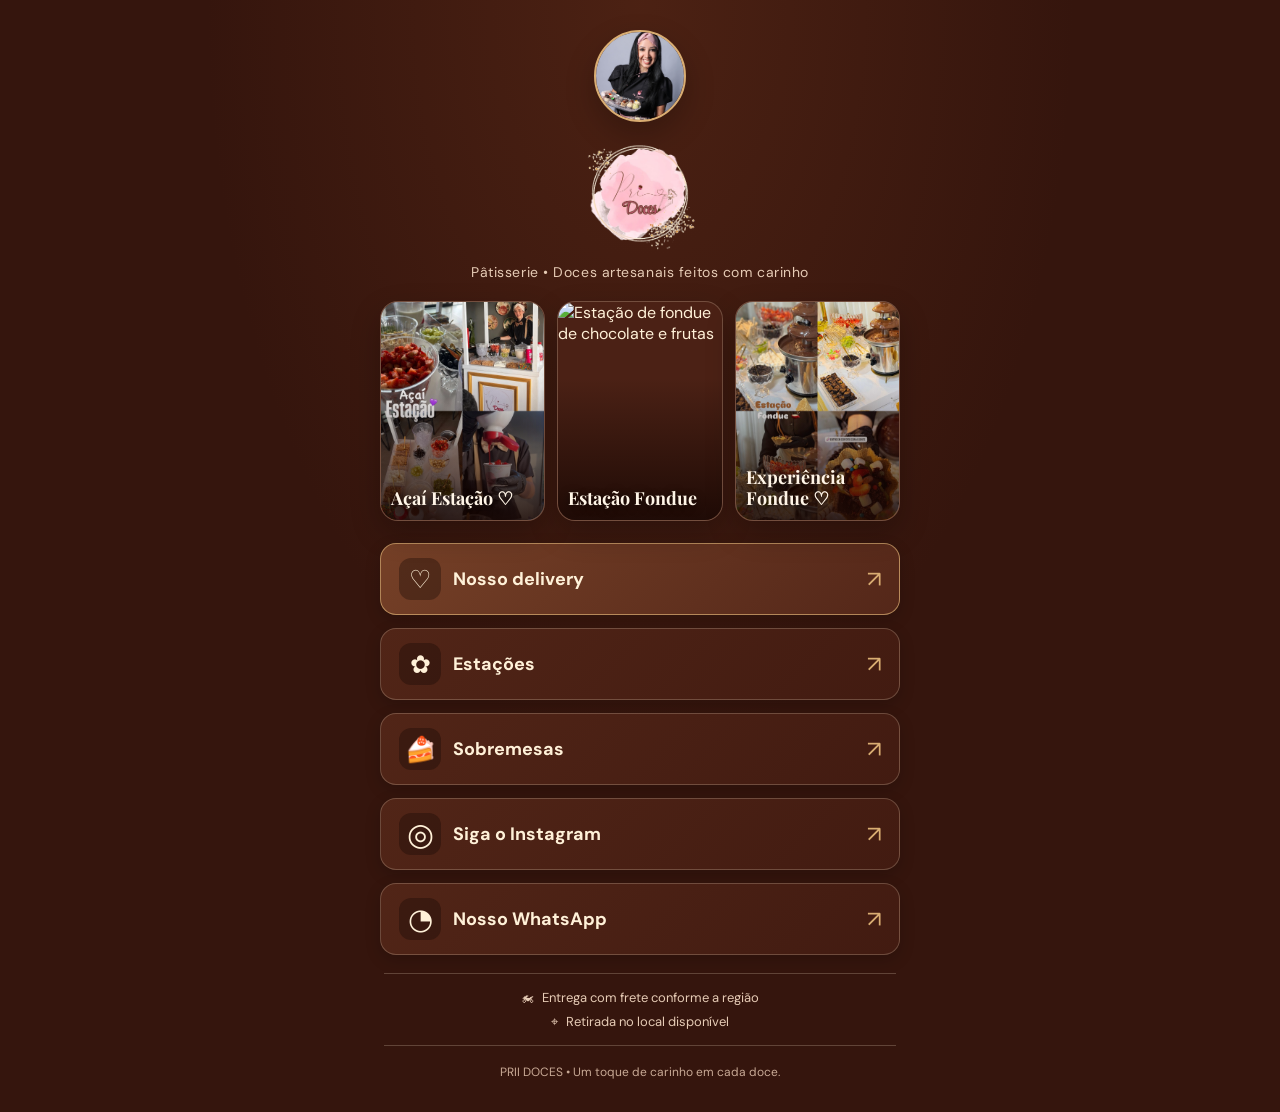
==== index.html @ 50156779 "Add files via upload" ====
<!DOCTYPE html>
<html lang="pt-BR">
<head>
  <meta charset="UTF-8">
  <meta name="viewport" content="width=device-width, initial-scale=1.0, viewport-fit=cover">
  <meta name="theme-color" content="#35150d">
  <meta name="description" content="PRII DOCES — encomendas, estações e sobremesas artesanais feitas com carinho.">
  <title>PRII DOCES | Links oficiais</title>

  <!-- Fontes usadas na identidade visual da PRII DOCES. -->
  <link rel="preconnect" href="https://fonts.googleapis.com">
  <link rel="preconnect" href="https://fonts.gstatic.com" crossorigin>
  <link href="https://fonts.googleapis.com/css2?family=DM+Sans:wght@400;500;600;700;800&family=Playfair+Display:wght@600;700;800&display=swap" rel="stylesheet">

  <!-- O CSS permanece separado do HTML para facilitar futuras alterações. -->
  <link rel="stylesheet" href="css/index.css">
</head>
<body>
  <main class="link-page" id="inicio">
    <!-- Cabeçalho da loja: foto de perfil, logo e frase de apresentação. -->
    <header class="store-header">
      <div class="profile-picture">
        <img src="assets/perfil.jpg" alt="Perfil da PRII DOCES">
      </div>

      <img class="store-logo" src="assets/logo-prii-doces.png" alt="Logo PRII DOCES">
      <p class="store-description">Pâtisserie • Doces artesanais feitos com carinho</p>
    </header>

    <!-- Fotos reais das estações. As imagens ficam em assets/. -->
    <section class="photo-gallery" aria-label="Conheça as estações da PRII DOCES">
      <!-- Cada foto abre o WhatsApp com uma mensagem pronta perguntando pela disponibilidade. -->
      <a class="photo-card photo-acai"
         href="https://wa.me/5522999609681?text=Ol%C3%A1%2C%20tudo%20bem%3F%20%F0%9F%92%97%20Vi%20a%20Esta%C3%A7%C3%A3o%20de%20A%C3%A7a%C3%AD%20da%20PRII%20DOCES%20e%20gostaria%20de%20saber%20se%20ela%20est%C3%A1%20dispon%C3%ADvel%20para%20a%20data%20do%20meu%20evento.%20Poderiam%20me%20enviar%20as%20informa%C3%A7%C3%B5es%20e%20os%20valores%2C%20por%20favor%3F%20Muito%20obrigada%21%20%F0%9F%8D%93"
         target="_blank" rel="noopener noreferrer" aria-label="Perguntar pelo WhatsApp se a Estação de Açaí está disponível">
        <img src="assets/estacao-acai.jpeg" alt="Estação de açaí com frutas e acompanhamentos">
        <span class="photo-caption">Açaí Estação ♡</span>
      </a>

      <a class="photo-card photo-fondue"
         href="https://wa.me/5522999609681?text=Ol%C3%A1%2C%20tudo%20bem%3F%20%F0%9F%8D%AB%F0%9F%92%97%20Gostaria%20de%20saber%20se%20a%20Esta%C3%A7%C3%A3o%20de%20Fondue%20da%20PRII%20DOCES%20est%C3%A1%20dispon%C3%ADvel%20para%20a%20data%20do%20meu%20evento.%20Poderiam%20me%20passar%20os%20detalhes%2C%20op%C3%A7%C3%B5es%20e%20valores%3F%20Agrade%C3%A7o%20desde%20j%C3%A1%21%20%E2%9C%A8"
         target="_blank" rel="noopener noreferrer" aria-label="Perguntar pelo WhatsApp se a Estação de Fondue está disponível">
        <img src="assets/estacao-fondue.jpeg" alt="Estação de fondue de chocolate e frutas">
        <span class="photo-caption">Estação Fondue</span>
      </a>

      <!-- Terceira foto: também abre uma mensagem pronta sobre disponibilidade do fondue. -->
      <a class="photo-card photo-fondue-experience"
         href="https://wa.me/5522999609681?text=Ol%C3%A1%21%20%F0%9F%92%97%20Vi%20a%20experi%C3%AAncia%20de%20Fondue%20da%20PRII%20DOCES%20e%20achei%20uma%20del%C3%ADcia%21%20Gostaria%20de%20consultar%20a%20disponibilidade%20para%20a%20data%20do%20meu%20evento%20e%20receber%20mais%20informa%C3%A7%C3%B5es%20sobre%20as%20op%C3%A7%C3%B5es%20e%20valores.%20Obrigada%21%20%F0%9F%8D%93%F0%9F%8D%AB"
         target="_blank" rel="noopener noreferrer" aria-label="Perguntar pelo WhatsApp sobre disponibilidade da experiência de Fondue">
        <img src="assets/estacao-fondue-experiencia.jpeg" alt="Estação de fondue com fonte de chocolate, frutas e acompanhamentos">
        <span class="photo-caption">Experiência Fondue ♡</span>
      </a>
    </section>

    <!-- Links principais. A ordem dos botões é intencional e deve ser mantida. -->
    <nav class="main-links" aria-label="Links da PRII DOCES">
      <!-- 1. Abre o cardápio completo. -->
      <a class="main-link main-link-primary" href="cardapio.html">
        <span class="link-icon" aria-hidden="true">♡</span>
        <span class="link-label">Nosso delivery</span>
        <span class="link-arrow" aria-hidden="true">↗</span>
      </a>

      <!-- 2. Direciona para as estações no cardápio. -->
      <a class="main-link" href="cardapio.html?categoria=Estações#cardapio">
        <span class="link-icon" aria-hidden="true">✿</span>
        <span class="link-label">Estações</span>
        <span class="link-arrow" aria-hidden="true">↗</span>
      </a>

      <!-- 3. Direciona para as sobremesas no cardápio. -->
      <a class="main-link" href="cardapio.html?categoria=Sobremesas#cardapio">
        <span class="link-icon" aria-hidden="true">🍰</span>
        <span class="link-label">Sobremesas</span>
        <span class="link-arrow" aria-hidden="true">↗</span>
      </a>

      <!-- 4. Link oficial do Instagram da PRII DOCES. -->
      <a class="main-link" href="https://www.instagram.com/priicardosodoces?igsh=MTE0YnF0MHFzcXJ6Ng==" target="_blank" rel="noopener noreferrer">
        <span class="link-icon instagram-icon" aria-hidden="true">◎</span>
        <span class="link-label">Siga o Instagram</span>
        <span class="link-arrow" aria-hidden="true">↗</span>
      </a>

      <!-- 5. Link direto para conversar com a PRII DOCES no WhatsApp. -->
      <a class="main-link" href="https://wa.me/5522999609681" target="_blank" rel="noopener noreferrer">
        <span class="link-icon whatsapp-icon" aria-hidden="true">◔</span>
        <span class="link-label">Nosso WhatsApp</span>
        <span class="link-arrow" aria-hidden="true">↗</span>
      </a>
    </nav>

    <!-- Informação resumida: a opção e o frete são definidos na finalização do pedido. -->
    <section class="delivery-info" aria-label="Informações de entrega">
      <p><span aria-hidden="true">🏍</span> Entrega com frete conforme a região</p>
      <p><span aria-hidden="true">⌖</span> Retirada no local disponível</p>
    </section>

    <footer class="page-footer">
      <p>PRII DOCES <span aria-hidden="true">•</span> Um toque de carinho em cada doce.</p>
    </footer>
  </main>
</body>
</html>
---- css/index.css ----
/* =====================================================================
   PRII DOCES — PÁGINA INICIAL
   Arquivo: css/index.css

   GUIA PARA EDIÇÃO
   01. Cores principais ............ :root
   02. Fundo marrom escuro ......... body
   03. Perfil e logo ................ .store-header
   04. Fotos das estações ........... .photo-gallery / .photo-card
   05. Botões e ordem dos links ..... .main-links / .main-link
   06. Informações de entrega ....... .delivery-info
   07. Ajustes para celular ......... media queries
   ===================================================================== */

/* 01. Cores da identidade visual */
:root {
  --chocolate: #35150d;
  --chocolate-light: #4b2115;
  --chocolate-button: #552719;
  --cream: #fff1d8;
  --cream-muted: #e6cbb5;
  --gold: #d9ad72;
  --border: rgba(255, 235, 209, 0.22);
  --shadow: 0 12px 30px rgba(0, 0, 0, 0.24);
}

/* 02. Base e fundo marrom escuro inspirado na referência */
* {
  box-sizing: border-box;
}

html {
  min-height: 100%;
  scroll-behavior: smooth;
}

body {
  min-height: 100vh;
  margin: 0;
  padding: 24px 16px;
  color: var(--cream);
  background:
    radial-gradient(ellipse at 50% 0%, rgba(116, 55, 30, 0.36), transparent 48%),
    var(--chocolate);
  font-family: "DM Sans", Arial, sans-serif;
}

a {
  color: inherit;
  text-decoration: none;
}

img {
  display: block;
  max-width: 100%;
}

/* 03. Conteúdo central da página */
.link-page {
  width: min(100%, 520px);
  margin: 0 auto;
}

/* Perfil, logo e frase */
.store-header {
  display: flex;
  flex-direction: column;
  align-items: center;
  text-align: center;
  padding: 6px 10px 20px;
}

.profile-picture {
  width: 92px;
  height: 92px;
  margin-bottom: 14px;
  overflow: hidden;
  border: 2px solid var(--gold);
  border-radius: 50%;
  background: var(--chocolate-light);
  box-shadow: var(--shadow);
}

.profile-picture img {
  width: 100%;
  height: 100%;
  object-fit: cover;
}

.store-logo {
  width: min(270px, 78%);
  max-height: 115px;
  object-fit: contain;
  /* Se o arquivo do logo tiver fundo transparente, o fundo marrom aparece atrás. */
}

.store-description {
  margin: 12px 0 0;
  color: var(--cream-muted);
  font-size: 14px;
  letter-spacing: 0.04em;
}

/* 04. Fotos reais das estações — substitua os arquivos em assets/ para trocar as fotos */
.photo-gallery {
  display: grid;
  grid-template-columns: repeat(3, minmax(0, 1fr));
  gap: 12px;
  margin: 0 0 22px;
}

.photo-card {
  position: relative;
  min-width: 0;
  aspect-ratio: 3 / 4;
  overflow: hidden;
  border: 1px solid var(--border);
  border-radius: 18px;
  background: var(--chocolate-light);
  box-shadow: var(--shadow);
  isolation: isolate;
}

.photo-card::after {
  position: absolute;
  z-index: 1;
  inset: 35% 0 0;
  content: "";
  background: linear-gradient(180deg, transparent, rgba(25, 8, 4, 0.88));
  pointer-events: none;
}

.photo-card img {
  width: 100%;
  height: 100%;
  object-fit: cover;
  transition: transform 0.3s ease;
}

.photo-card:hover img {
  transform: scale(1.04);
}

.photo-caption {
  position: absolute;
  z-index: 2;
  right: 10px;
  bottom: 12px;
  left: 10px;
  color: #fff5e7;
  font-family: "Playfair Display", Georgia, serif;
  font-size: clamp(11px, 3vw, 18px);
  font-weight: 700;
  line-height: 1.15;
  text-shadow: 0 2px 8px rgba(0, 0, 0, 0.65);
}

/* 05. Links grandes, com área de toque confortável */
.main-links {
  display: grid;
  gap: 13px;
}

.main-link {
  display: grid;
  grid-template-columns: 42px minmax(0, 1fr) 24px;
  align-items: center;
  gap: 12px;
  min-height: 66px;
  padding: 14px 18px;
  color: var(--cream);
  background: linear-gradient(135deg, #512517, #421b11);
  border: 1px solid var(--border);
  border-radius: 16px;
  box-shadow: 0 5px 15px rgba(0, 0, 0, 0.18);
  transition: transform 0.16s ease, background 0.16s ease, border-color 0.16s ease;
}

.main-link:hover,
.main-link:focus-visible {
  background: #67331f;
  border-color: rgba(217, 173, 114, 0.75);
  outline: none;
}

.main-link:active {
  transform: scale(0.985);
}

.main-link-primary {
  background: linear-gradient(135deg, #754027, #542719);
  border-color: rgba(217, 173, 114, 0.7);
}

.link-icon {
  display: grid;
  width: 42px;
  height: 42px;
  place-items: center;
  color: var(--cream);
  background: rgba(20, 6, 3, 0.34);
  border-radius: 12px;
  font-size: 25px;
}

.instagram-icon {
  font-size: 31px;
}

.whatsapp-icon {
  font-size: 29px;
}

.link-label {
  font-size: 18px;
  font-weight: 700;
  line-height: 1.25;
}

.link-arrow {
  color: var(--gold);
  font-size: 23px;
  text-align: right;
}

/* 06. Informações de entrega e retirada */
.delivery-info {
  display: grid;
  gap: 7px;
  margin: 18px 4px 0;
  padding: 15px 14px;
  color: var(--cream-muted);
  border-top: 1px solid var(--border);
  border-bottom: 1px solid var(--border);
  font-size: 13px;
  text-align: center;
}

.delivery-info p {
  margin: 0;
}

.delivery-info span {
  margin-right: 5px;
}

.page-footer {
  padding: 18px 8px 8px;
  color: #c8a995;
  font-size: 12px;
  text-align: center;
}

.page-footer p {
  margin: 0;
}

/* 07. Layout para telas pequenas */
@media (max-width: 380px) {
  body {
    padding: 16px 12px;
  }

  .photo-gallery {
    grid-template-columns: repeat(3, minmax(0, 1fr));
    gap: 7px;
  }

  .photo-card {
    border-radius: 12px;
  }

  .photo-caption {
    right: 5px;
    bottom: 7px;
    left: 5px;
    font-size: 11px;
  }

  .main-link {
    grid-template-columns: 38px minmax(0, 1fr) 20px;
    gap: 10px;
    min-height: 62px;
    padding: 12px;
  }

  .link-icon {
    width: 38px;
    height: 38px;
  }

  .link-label {
    font-size: 16px;
  }
}

@media (prefers-reduced-motion: reduce) {
  *,
  *::before,
  *::after {
    scroll-behavior: auto !important;
    transition-duration: 0.01ms !important;
  }
}
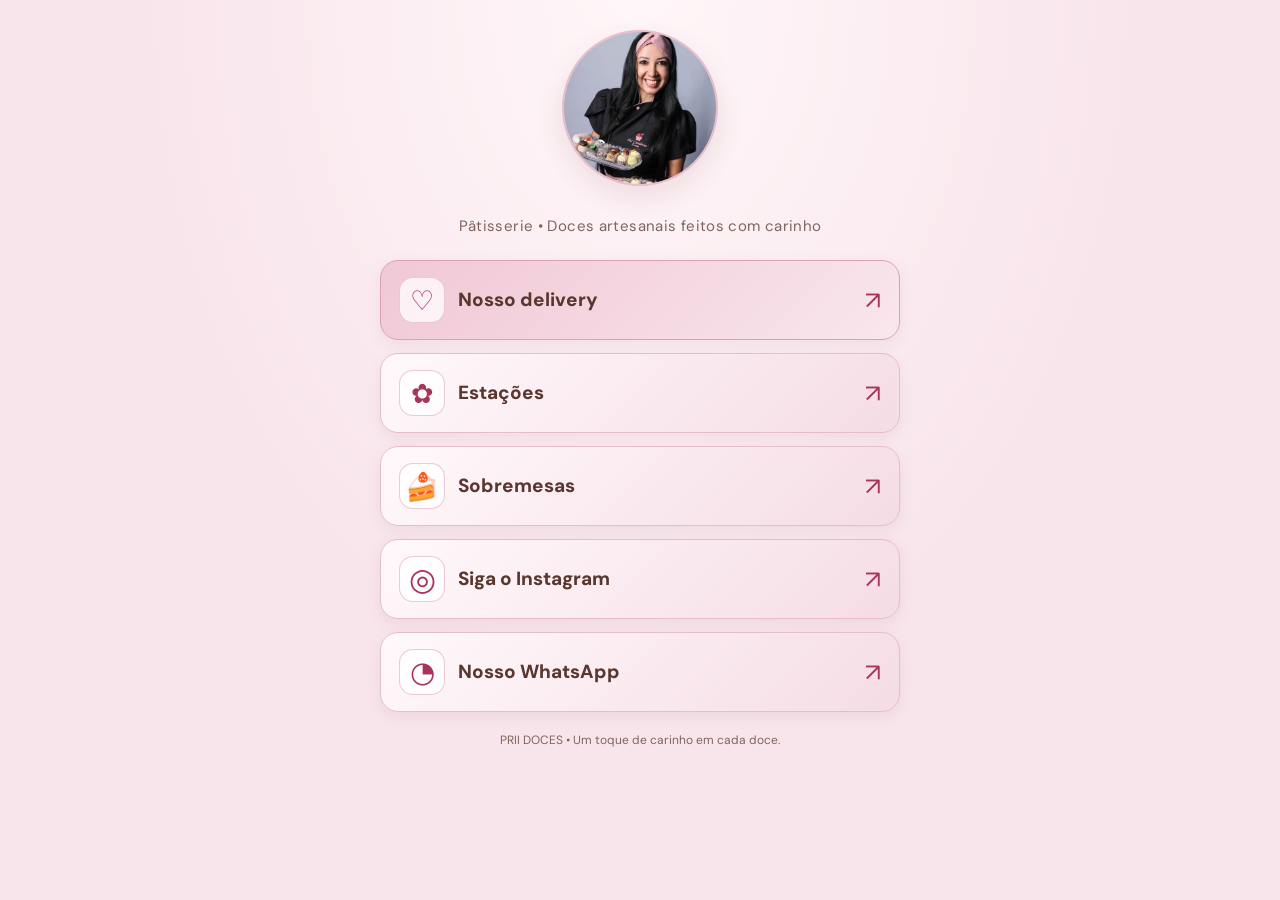
==== commit ed5da7b6: "Add files via upload" ====
--- a/index.html
+++ b/index.html
@@ -3,7 +3,7 @@
 <head>
   <meta charset="UTF-8">
   <meta name="viewport" content="width=device-width, initial-scale=1.0, viewport-fit=cover">
-  <meta name="theme-color" content="#35150d">
+  <meta name="theme-color" content="#f8dfe7">
   <meta name="description" content="PRII DOCES — encomendas, estações e sobremesas artesanais feitas com carinho.">
   <title>PRII DOCES | Links oficiais</title>
 
@@ -17,41 +17,14 @@
 </head>
 <body>
   <main class="link-page" id="inicio">
-    <!-- Cabeçalho da loja: foto de perfil, logo e frase de apresentação. -->
+    <!-- Cabeçalho da loja: foto de perfil ampliada e frase de apresentação. -->
     <header class="store-header">
       <div class="profile-picture">
         <img src="assets/perfil.jpg" alt="Perfil da PRII DOCES">
       </div>
 
-      <img class="store-logo" src="assets/logo-prii-doces.png" alt="Logo PRII DOCES">
       <p class="store-description">Pâtisserie • Doces artesanais feitos com carinho</p>
     </header>
-
-    <!-- Fotos reais das estações. As imagens ficam em assets/. -->
-    <section class="photo-gallery" aria-label="Conheça as estações da PRII DOCES">
-      <!-- Cada foto abre o WhatsApp com uma mensagem pronta perguntando pela disponibilidade. -->
-      <a class="photo-card photo-acai"
-         href="https://wa.me/5522999609681?text=Ol%C3%A1%2C%20tudo%20bem%3F%20%F0%9F%92%97%20Vi%20a%20Esta%C3%A7%C3%A3o%20de%20A%C3%A7a%C3%AD%20da%20PRII%20DOCES%20e%20gostaria%20de%20saber%20se%20ela%20est%C3%A1%20dispon%C3%ADvel%20para%20a%20data%20do%20meu%20evento.%20Poderiam%20me%20enviar%20as%20informa%C3%A7%C3%B5es%20e%20os%20valores%2C%20por%20favor%3F%20Muito%20obrigada%21%20%F0%9F%8D%93"
-         target="_blank" rel="noopener noreferrer" aria-label="Perguntar pelo WhatsApp se a Estação de Açaí está disponível">
-        <img src="assets/estacao-acai.jpeg" alt="Estação de açaí com frutas e acompanhamentos">
-        <span class="photo-caption">Açaí Estação ♡</span>
-      </a>
-
-      <a class="photo-card photo-fondue"
-         href="https://wa.me/5522999609681?text=Ol%C3%A1%2C%20tudo%20bem%3F%20%F0%9F%8D%AB%F0%9F%92%97%20Gostaria%20de%20saber%20se%20a%20Esta%C3%A7%C3%A3o%20de%20Fondue%20da%20PRII%20DOCES%20est%C3%A1%20dispon%C3%ADvel%20para%20a%20data%20do%20meu%20evento.%20Poderiam%20me%20passar%20os%20detalhes%2C%20op%C3%A7%C3%B5es%20e%20valores%3F%20Agrade%C3%A7o%20desde%20j%C3%A1%21%20%E2%9C%A8"
-         target="_blank" rel="noopener noreferrer" aria-label="Perguntar pelo WhatsApp se a Estação de Fondue está disponível">
-        <img src="assets/estacao-fondue.jpeg" alt="Estação de fondue de chocolate e frutas">
-        <span class="photo-caption">Estação Fondue</span>
-      </a>
-
-      <!-- Terceira foto: também abre uma mensagem pronta sobre disponibilidade do fondue. -->
-      <a class="photo-card photo-fondue-experience"
-         href="https://wa.me/5522999609681?text=Ol%C3%A1%21%20%F0%9F%92%97%20Vi%20a%20experi%C3%AAncia%20de%20Fondue%20da%20PRII%20DOCES%20e%20achei%20uma%20del%C3%ADcia%21%20Gostaria%20de%20consultar%20a%20disponibilidade%20para%20a%20data%20do%20meu%20evento%20e%20receber%20mais%20informa%C3%A7%C3%B5es%20sobre%20as%20op%C3%A7%C3%B5es%20e%20valores.%20Obrigada%21%20%F0%9F%8D%93%F0%9F%8D%AB"
-         target="_blank" rel="noopener noreferrer" aria-label="Perguntar pelo WhatsApp sobre disponibilidade da experiência de Fondue">
-        <img src="assets/estacao-fondue-experiencia.jpeg" alt="Estação de fondue com fonte de chocolate, frutas e acompanhamentos">
-        <span class="photo-caption">Experiência Fondue ♡</span>
-      </a>
-    </section>
 
     <!-- Links principais. A ordem dos botões é intencional e deve ser mantida. -->
     <nav class="main-links" aria-label="Links da PRII DOCES">
@@ -62,8 +35,8 @@
         <span class="link-arrow" aria-hidden="true">↗</span>
       </a>
 
-      <!-- 2. Direciona para as estações no cardápio. -->
-      <a class="main-link" href="cardapio.html?categoria=Estações#cardapio">
+      <!-- 2. Abre a página exclusiva com todas as estações. -->
+      <a class="main-link" href="estacoes.html">
         <span class="link-icon" aria-hidden="true">✿</span>
         <span class="link-label">Estações</span>
         <span class="link-arrow" aria-hidden="true">↗</span>
@@ -91,12 +64,6 @@
       </a>
     </nav>
 
-    <!-- Informação resumida: a opção e o frete são definidos na finalização do pedido. -->
-    <section class="delivery-info" aria-label="Informações de entrega">
-      <p><span aria-hidden="true">🏍</span> Entrega com frete conforme a região</p>
-      <p><span aria-hidden="true">⌖</span> Retirada no local disponível</p>
-    </section>
-
     <footer class="page-footer">
       <p>PRII DOCES <span aria-hidden="true">•</span> Um toque de carinho em cada doce.</p>
     </footer>
--- a/css/index.css
+++ b/css/index.css
@@ -2,303 +2,121 @@
    PRII DOCES — PÁGINA INICIAL
    Arquivo: css/index.css
 
-   GUIA PARA EDIÇÃO
-   01. Cores principais ............ :root
-   02. Fundo marrom escuro ......... body
-   03. Perfil e logo ................ .store-header
-   04. Fotos das estações ........... .photo-gallery / .photo-card
-   05. Botões e ordem dos links ..... .main-links / .main-link
-   06. Informações de entrega ....... .delivery-info
-   07. Ajustes para celular ......... media queries
+   GUIA RÁPIDO
+   01. Cores e fundo rosa .......... :root / body
+   02. Foto de perfil ampliada e apresentação . .store-header
+   03. Links principais ............ .main-links / .main-link
+   04. Rodapé ...................... .page-footer
+   05. Ajustes para celular ........ media queries
    ===================================================================== */
 
-/* 01. Cores da identidade visual */
+/* 01. Paleta rosa clara da PRII DOCES */
 :root {
-  --chocolate: #35150d;
-  --chocolate-light: #4b2115;
-  --chocolate-button: #552719;
-  --cream: #fff1d8;
-  --cream-muted: #e6cbb5;
-  --gold: #d9ad72;
-  --border: rgba(255, 235, 209, 0.22);
-  --shadow: 0 12px 30px rgba(0, 0, 0, 0.24);
+  --pink-page: #f8e5eb;
+  --pink-light: #fff7f9;
+  --pink-card: #f3d4df;
+  --pink-border: #e7bdcb;
+  --pink-deep: #a73559;
+  --brown-text: #59372f;
+  --brown-muted: #80645e;
+  --white: #fffdfd;
+  --shadow: 0 10px 28px rgba(112, 54, 73, 0.12);
 }
 
-/* 02. Base e fundo marrom escuro inspirado na referência */
-* {
-  box-sizing: border-box;
-}
-
-html {
-  min-height: 100%;
-  scroll-behavior: smooth;
-}
-
+* { box-sizing: border-box; }
+html { min-height: 100%; scroll-behavior: smooth; }
 body {
   min-height: 100vh;
   margin: 0;
   padding: 24px 16px;
-  color: var(--cream);
-  background:
-    radial-gradient(ellipse at 50% 0%, rgba(116, 55, 30, 0.36), transparent 48%),
-    var(--chocolate);
+  color: var(--brown-text);
+  background: radial-gradient(ellipse at 50% 0%, #fff7f9 0%, transparent 55%), var(--pink-page);
   font-family: "DM Sans", Arial, sans-serif;
 }
+a { color: inherit; text-decoration: none; }
+img { display: block; max-width: 100%; }
 
-a {
-  color: inherit;
-  text-decoration: none;
-}
-
-img {
-  display: block;
-  max-width: 100%;
-}
-
-/* 03. Conteúdo central da página */
-.link-page {
-  width: min(100%, 520px);
-  margin: 0 auto;
-}
-
-/* Perfil, logo e frase */
+/* 02. Conteúdo central, foto de perfil ampliada e frase */
+.link-page { width: min(100%, 520px); margin: 0 auto; }
 .store-header {
   display: flex;
   flex-direction: column;
   align-items: center;
   text-align: center;
-  padding: 6px 10px 20px;
+  padding: 6px 10px 24px;
+}
+.profile-picture {
+  width: 156px;
+  height: 156px;
+  margin-bottom: 18px;
+  overflow: hidden;
+  border: 2px solid var(--pink-border);
+  border-radius: 50%;
+  background: var(--pink-card);
+  box-shadow: var(--shadow);
+}
+.profile-picture img { width: 100%; height: 100%; object-fit: cover; }
+.store-description {
+  margin: 12px 0 0;
+  color: var(--brown-muted);
+  font-size: 15px;
+  letter-spacing: 0.025em;
 }
 
-.profile-picture {
-  width: 92px;
-  height: 92px;
-  margin-bottom: 14px;
-  overflow: hidden;
-  border: 2px solid var(--gold);
-  border-radius: 50%;
-  background: var(--chocolate-light);
-  box-shadow: var(--shadow);
-}
-
-.profile-picture img {
-  width: 100%;
-  height: 100%;
-  object-fit: cover;
-}
-
-.store-logo {
-  width: min(270px, 78%);
-  max-height: 115px;
-  object-fit: contain;
-  /* Se o arquivo do logo tiver fundo transparente, o fundo marrom aparece atrás. */
-}
-
-.store-description {
-  margin: 12px 0 0;
-  color: var(--cream-muted);
-  font-size: 14px;
-  letter-spacing: 0.04em;
-}
-
-/* 04. Fotos reais das estações — substitua os arquivos em assets/ para trocar as fotos */
-.photo-gallery {
-  display: grid;
-  grid-template-columns: repeat(3, minmax(0, 1fr));
-  gap: 12px;
-  margin: 0 0 22px;
-}
-
-.photo-card {
-  position: relative;
-  min-width: 0;
-  aspect-ratio: 3 / 4;
-  overflow: hidden;
-  border: 1px solid var(--border);
-  border-radius: 18px;
-  background: var(--chocolate-light);
-  box-shadow: var(--shadow);
-  isolation: isolate;
-}
-
-.photo-card::after {
-  position: absolute;
-  z-index: 1;
-  inset: 35% 0 0;
-  content: "";
-  background: linear-gradient(180deg, transparent, rgba(25, 8, 4, 0.88));
-  pointer-events: none;
-}
-
-.photo-card img {
-  width: 100%;
-  height: 100%;
-  object-fit: cover;
-  transition: transform 0.3s ease;
-}
-
-.photo-card:hover img {
-  transform: scale(1.04);
-}
-
-.photo-caption {
-  position: absolute;
-  z-index: 2;
-  right: 10px;
-  bottom: 12px;
-  left: 10px;
-  color: #fff5e7;
-  font-family: "Playfair Display", Georgia, serif;
-  font-size: clamp(11px, 3vw, 18px);
-  font-weight: 700;
-  line-height: 1.15;
-  text-shadow: 0 2px 8px rgba(0, 0, 0, 0.65);
-}
-
-/* 05. Links grandes, com área de toque confortável */
-.main-links {
-  display: grid;
-  gap: 13px;
-}
-
+/* 03. Botões grandes, com espaço confortável para tocar */
+.main-links { display: grid; gap: 13px; }
 .main-link {
   display: grid;
-  grid-template-columns: 42px minmax(0, 1fr) 24px;
+  grid-template-columns: 46px minmax(0, 1fr) 24px;
   align-items: center;
-  gap: 12px;
-  min-height: 66px;
-  padding: 14px 18px;
-  color: var(--cream);
-  background: linear-gradient(135deg, #512517, #421b11);
-  border: 1px solid var(--border);
-  border-radius: 16px;
-  box-shadow: 0 5px 15px rgba(0, 0, 0, 0.18);
+  gap: 13px;
+  min-height: 76px;
+  padding: 16px 18px;
+  color: var(--brown-text);
+  background: linear-gradient(135deg, #fff9fb, #f5dce5);
+  border: 1px solid var(--pink-border);
+  border-radius: 18px;
+  box-shadow: 0 5px 15px rgba(112, 54, 73, 0.08);
   transition: transform 0.16s ease, background 0.16s ease, border-color 0.16s ease;
 }
-
-.main-link:hover,
-.main-link:focus-visible {
-  background: #67331f;
-  border-color: rgba(217, 173, 114, 0.75);
+.main-link:hover, .main-link:focus-visible {
+  background: #f1cbd8;
+  border-color: #d89aaf;
   outline: none;
 }
-
-.main-link:active {
-  transform: scale(0.985);
+.main-link:active { transform: scale(0.985); }
+.main-link-primary {
+  background: linear-gradient(135deg, #f0c8d6, #f9e6ec);
+  border-color: #dba2b5;
 }
-
-.main-link-primary {
-  background: linear-gradient(135deg, #754027, #542719);
-  border-color: rgba(217, 173, 114, 0.7);
-}
-
 .link-icon {
   display: grid;
-  width: 42px;
-  height: 42px;
+  width: 46px;
+  height: 46px;
   place-items: center;
-  color: var(--cream);
-  background: rgba(20, 6, 3, 0.34);
-  border-radius: 12px;
-  font-size: 25px;
+  color: var(--pink-deep);
+  background: rgba(255, 255, 255, 0.75);
+  border: 1px solid rgba(231, 189, 203, 0.8);
+  border-radius: 14px;
+  font-size: 27px;
 }
+.instagram-icon { font-size: 31px; }
+.whatsapp-icon { font-size: 29px; }
+.link-label { font-size: 19px; font-weight: 800; line-height: 1.25; }
+.link-arrow { color: var(--pink-deep); font-size: 25px; text-align: right; }
 
-.instagram-icon {
-  font-size: 31px;
+/* 04. Rodapé da página inicial */
+.page-footer { padding: 20px 8px 8px; color: var(--brown-muted); font-size: 12px; text-align: center; }
+.page-footer p { margin: 0; }
+
+/* 05. Ajustes para celulares */
+@media (max-width: 380px) {
+  body { padding: 18px 12px; }
+  .profile-picture { width: 138px; height: 138px; }
+  .main-link { grid-template-columns: 42px minmax(0, 1fr) 20px; gap: 10px; min-height: 70px; padding: 12px; }
+  .link-icon { width: 42px; height: 42px; }
+  .link-label { font-size: 17px; }
 }
-
-.whatsapp-icon {
-  font-size: 29px;
+@media (prefers-reduced-motion: reduce) {
+  *, *::before, *::after { scroll-behavior: auto !important; transition-duration: 0.01ms !important; }
 }
-
-.link-label {
-  font-size: 18px;
-  font-weight: 700;
-  line-height: 1.25;
-}
-
-.link-arrow {
-  color: var(--gold);
-  font-size: 23px;
-  text-align: right;
-}
-
-/* 06. Informações de entrega e retirada */
-.delivery-info {
-  display: grid;
-  gap: 7px;
-  margin: 18px 4px 0;
-  padding: 15px 14px;
-  color: var(--cream-muted);
-  border-top: 1px solid var(--border);
-  border-bottom: 1px solid var(--border);
-  font-size: 13px;
-  text-align: center;
-}
-
-.delivery-info p {
-  margin: 0;
-}
-
-.delivery-info span {
-  margin-right: 5px;
-}
-
-.page-footer {
-  padding: 18px 8px 8px;
-  color: #c8a995;
-  font-size: 12px;
-  text-align: center;
-}
-
-.page-footer p {
-  margin: 0;
-}
-
-/* 07. Layout para telas pequenas */
-@media (max-width: 380px) {
-  body {
-    padding: 16px 12px;
-  }
-
-  .photo-gallery {
-    grid-template-columns: repeat(3, minmax(0, 1fr));
-    gap: 7px;
-  }
-
-  .photo-card {
-    border-radius: 12px;
-  }
-
-  .photo-caption {
-    right: 5px;
-    bottom: 7px;
-    left: 5px;
-    font-size: 11px;
-  }
-
-  .main-link {
-    grid-template-columns: 38px minmax(0, 1fr) 20px;
-    gap: 10px;
-    min-height: 62px;
-    padding: 12px;
-  }
-
-  .link-icon {
-    width: 38px;
-    height: 38px;
-  }
-
-  .link-label {
-    font-size: 16px;
-  }
-}
-
-@media (prefers-reduced-motion: reduce) {
-  *,
-  *::before,
-  *::after {
-    scroll-behavior: auto !important;
-    transition-duration: 0.01ms !important;
-  }
-}
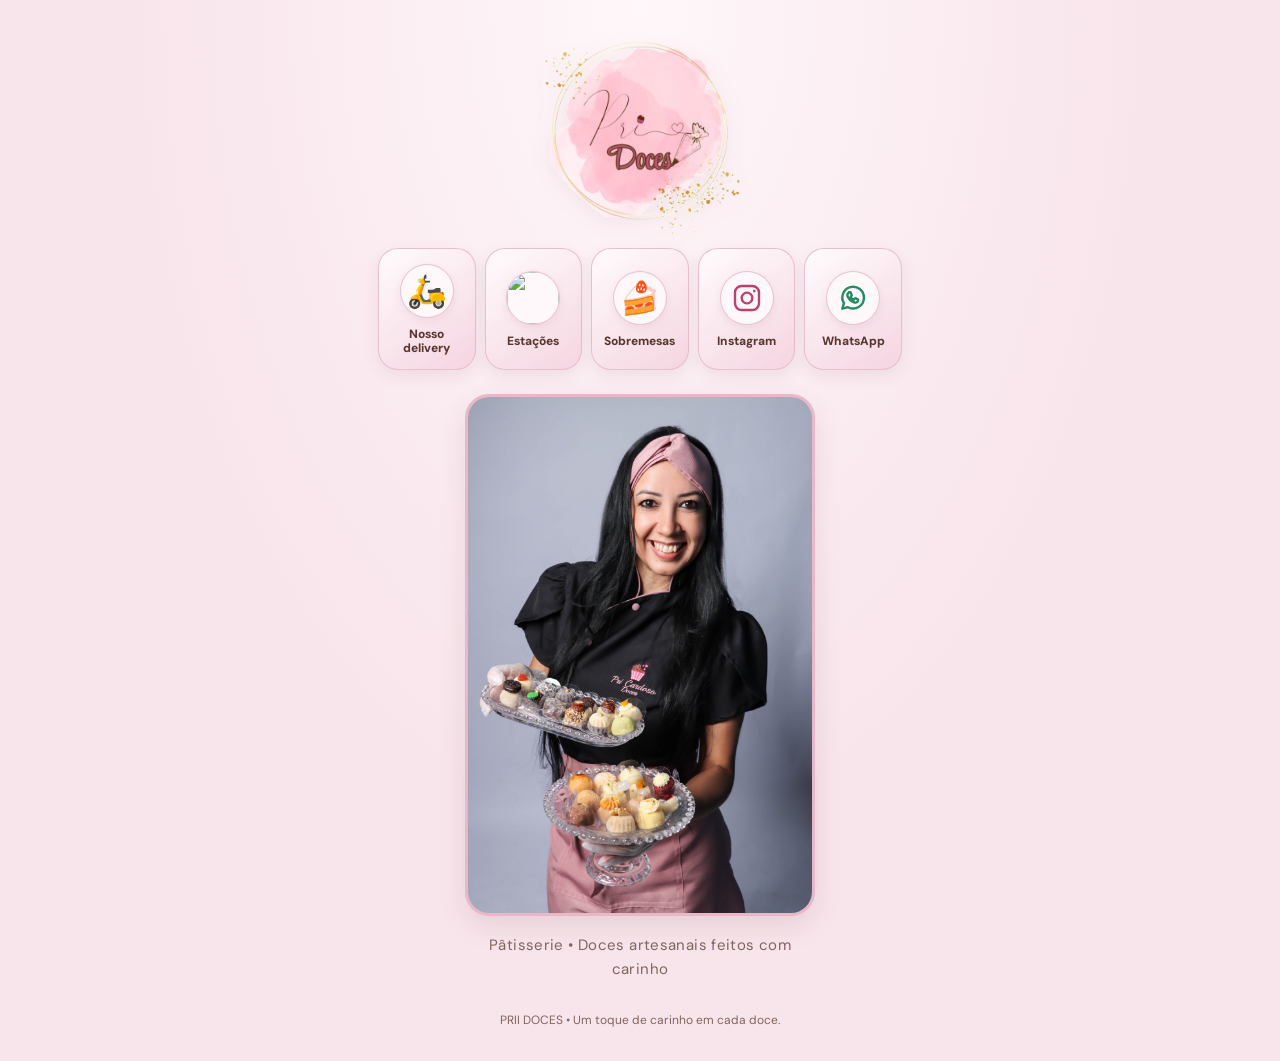
==== commit 0c4cdb70: "Add files via upload" ====
--- a/index.html
+++ b/index.html
@@ -7,62 +7,73 @@
   <meta name="description" content="PRII DOCES — encomendas, estações e sobremesas artesanais feitas com carinho.">
   <title>PRII DOCES | Links oficiais</title>
 
-  <!-- Fontes usadas na identidade visual da PRII DOCES. -->
+  <!-- Fontes da identidade visual da PRII DOCES. -->
   <link rel="preconnect" href="https://fonts.googleapis.com">
   <link rel="preconnect" href="https://fonts.gstatic.com" crossorigin>
   <link href="https://fonts.googleapis.com/css2?family=DM+Sans:wght@400;500;600;700;800&family=Playfair+Display:wght@600;700;800&display=swap" rel="stylesheet">
 
-  <!-- O CSS permanece separado do HTML para facilitar futuras alterações. -->
+  <!-- O estilo fica separado para facilitar futuras edições. -->
   <link rel="stylesheet" href="css/index.css">
 </head>
 <body>
   <main class="link-page" id="inicio">
-    <!-- Cabeçalho da loja: foto de perfil ampliada e frase de apresentação. -->
+    <!-- Logo da marca: aparece no topo, sem o mockup de celular. -->
     <header class="store-header">
+      <img class="brand-logo" src="assets/logo-prii-doces.png" alt="Logo da PRII DOCES">
+
+      <!-- Atalhos principais, posicionados logo abaixo da marca. -->
+      <nav class="icon-links" aria-label="Atalhos da PRII DOCES">
+        <!-- 1. Cardápio e delivery. -->
+        <a class="icon-link" href="cardapio.html" aria-label="Nosso delivery">
+          <span class="icon-art delivery-art" aria-hidden="true">🛵</span>
+          <span class="icon-label">Nosso<br>delivery</span>
+        </a>
+
+        <!-- 2. A foto do fondue identifica a página de estações. -->
+        <a class="icon-link" href="estacoes.html" aria-label="Estações">
+          <span class="icon-art photo-art">
+            <img src="assets/estacao-fondue.jpeg" alt="" aria-hidden="true">
+          </span>
+          <span class="icon-label">Estações</span>
+        </a>
+
+        <!-- 3. Atalho para a categoria de sobremesas. -->
+        <a class="icon-link" href="cardapio.html?categoria=Sobremesas#cardapio" aria-label="Sobremesas">
+          <span class="icon-art dessert-art" aria-hidden="true">🍰</span>
+          <span class="icon-label">Sobremesas</span>
+        </a>
+
+        <!-- 4. Instagram oficial. -->
+        <a class="icon-link" href="https://www.instagram.com/priicardosodoces?igsh=MTE0YnF0MHFzcXJ6Ng==" target="_blank" rel="noopener noreferrer" aria-label="Siga o Instagram">
+          <span class="icon-art instagram-art" aria-hidden="true">
+            <svg viewBox="0 0 24 24" focusable="false">
+              <rect x="3" y="3" width="18" height="18" rx="5"></rect>
+              <circle cx="12" cy="12" r="4"></circle>
+              <circle class="instagram-dot" cx="17.5" cy="6.8" r="1"></circle>
+            </svg>
+          </span>
+          <span class="icon-label">Instagram</span>
+        </a>
+
+        <!-- 5. WhatsApp oficial da loja. -->
+        <a class="icon-link" href="https://wa.me/5522999609681" target="_blank" rel="noopener noreferrer" aria-label="Nosso WhatsApp">
+          <span class="icon-art whatsapp-art" aria-hidden="true">
+            <svg viewBox="0 0 24 24" focusable="false">
+              <path d="M20.2 11.8a8.1 8.1 0 0 1-11.9 7.1L4 20l1.2-4.1a8.1 8.1 0 1 1 15-4.1Z"></path>
+              <path d="M8.7 8.1c.2-.5.5-.5.8-.5h.4c.2 0 .3.1.4.4l.7 1.7c.1.2.1.4-.1.6l-.5.6c-.2.2-.2.4 0 .6.4.7 1 1.3 1.7 1.7.2.1.4.1.6-.1l.7-.8c.2-.2.4-.2.6-.1l1.6.8c.2.1.3.2.3.4 0 .3-.2 1.1-.7 1.5-.5.5-1.2.7-1.9.5-1-.2-2.2-.8-3.4-1.9-1.1-1-1.9-2.3-2.1-3.2-.2-.9.2-1.7.9-2.2Z"></path>
+            </svg>
+          </span>
+          <span class="icon-label">WhatsApp</span>
+        </a>
+      </nav>
+
+      <!-- Foto da Priscila, em destaque e sem moldura de celular. -->
       <div class="profile-picture">
-        <img src="assets/perfil.jpg" alt="Perfil da PRII DOCES">
+        <img src="assets/perfil.jpg" alt="Priscila, da PRII DOCES">
       </div>
 
       <p class="store-description">Pâtisserie • Doces artesanais feitos com carinho</p>
     </header>
-
-    <!-- Links principais. A ordem dos botões é intencional e deve ser mantida. -->
-    <nav class="main-links" aria-label="Links da PRII DOCES">
-      <!-- 1. Abre o cardápio completo. -->
-      <a class="main-link main-link-primary" href="cardapio.html">
-        <span class="link-icon" aria-hidden="true">♡</span>
-        <span class="link-label">Nosso delivery</span>
-        <span class="link-arrow" aria-hidden="true">↗</span>
-      </a>
-
-      <!-- 2. Abre a página exclusiva com todas as estações. -->
-      <a class="main-link" href="estacoes.html">
-        <span class="link-icon" aria-hidden="true">✿</span>
-        <span class="link-label">Estações</span>
-        <span class="link-arrow" aria-hidden="true">↗</span>
-      </a>
-
-      <!-- 3. Direciona para as sobremesas no cardápio. -->
-      <a class="main-link" href="cardapio.html?categoria=Sobremesas#cardapio">
-        <span class="link-icon" aria-hidden="true">🍰</span>
-        <span class="link-label">Sobremesas</span>
-        <span class="link-arrow" aria-hidden="true">↗</span>
-      </a>
-
-      <!-- 4. Link oficial do Instagram da PRII DOCES. -->
-      <a class="main-link" href="https://www.instagram.com/priicardosodoces?igsh=MTE0YnF0MHFzcXJ6Ng==" target="_blank" rel="noopener noreferrer">
-        <span class="link-icon instagram-icon" aria-hidden="true">◎</span>
-        <span class="link-label">Siga o Instagram</span>
-        <span class="link-arrow" aria-hidden="true">↗</span>
-      </a>
-
-      <!-- 5. Link direto para conversar com a PRII DOCES no WhatsApp. -->
-      <a class="main-link" href="https://wa.me/5522999609681" target="_blank" rel="noopener noreferrer">
-        <span class="link-icon whatsapp-icon" aria-hidden="true">◔</span>
-        <span class="link-label">Nosso WhatsApp</span>
-        <span class="link-arrow" aria-hidden="true">↗</span>
-      </a>
-    </nav>
 
     <footer class="page-footer">
       <p>PRII DOCES <span aria-hidden="true">•</span> Um toque de carinho em cada doce.</p>
--- a/css/index.css
+++ b/css/index.css
@@ -3,18 +3,18 @@
    Arquivo: css/index.css
 
    GUIA RÁPIDO
-   01. Cores e fundo rosa .......... :root / body
-   02. Foto de perfil ampliada e apresentação . .store-header
-   03. Links principais ............ .main-links / .main-link
-   04. Rodapé ...................... .page-footer
-   05. Ajustes para celular ........ media queries
+   01. Paleta e fundo rosa ............ :root / body
+   02. Logo e apresentação ............ .store-header / .brand-logo
+   03. Atalhos com ícones ............. .icon-links / .icon-link
+   04. Foto da Priscila ................ .profile-picture
+   05. Rodapé e adaptação mobile ....... .page-footer / media queries
    ===================================================================== */
 
-/* 01. Paleta rosa clara da PRII DOCES */
+/* 01. Cores principais: rosa claro com detalhes em marrom. */
 :root {
   --pink-page: #f8e5eb;
-  --pink-light: #fff7f9;
-  --pink-card: #f3d4df;
+  --pink-light: #fff8fa;
+  --pink-card: #f5d8e2;
   --pink-border: #e7bdcb;
   --pink-deep: #a73559;
   --brown-text: #59372f;
@@ -28,95 +28,159 @@
 body {
   min-height: 100vh;
   margin: 0;
-  padding: 24px 16px;
+  padding: 22px 16px 28px;
   color: var(--brown-text);
-  background: radial-gradient(ellipse at 50% 0%, #fff7f9 0%, transparent 55%), var(--pink-page);
+  background:
+    radial-gradient(ellipse at 50% 0%, rgba(255, 248, 250, 0.95) 0%, transparent 56%),
+    var(--pink-page);
   font-family: "DM Sans", Arial, sans-serif;
 }
 a { color: inherit; text-decoration: none; }
 img { display: block; max-width: 100%; }
 
-/* 02. Conteúdo central, foto de perfil ampliada e frase */
-.link-page { width: min(100%, 520px); margin: 0 auto; }
+/* 02. Cabeçalho: logo da marca no alto e texto centralizado. */
+.link-page { width: min(100%, 540px); margin: 0 auto; }
 .store-header {
   display: flex;
   flex-direction: column;
   align-items: center;
   text-align: center;
-  padding: 6px 10px 24px;
+  padding: 0 8px 8px;
 }
+.brand-logo {
+  width: clamp(150px, 44vw, 218px);
+  height: auto;
+  aspect-ratio: 1 / 1;
+  object-fit: contain;
+  margin: 0 auto 8px;
+  filter: drop-shadow(0 5px 10px rgba(112, 54, 73, 0.08));
+}
+
+/* 03. Cinco atalhos grandes, distribuídos em grade para facilitar o toque. */
+.icon-links {
+  display: grid;
+  grid-template-columns: repeat(3, minmax(0, 1fr));
+  gap: 12px 10px;
+  width: 100%;
+  margin: 0 0 24px;
+}
+.icon-link {
+  min-width: 0;
+  min-height: 118px;
+  display: flex;
+  flex-direction: column;
+  align-items: center;
+  justify-content: center;
+  gap: 9px;
+  padding: 12px 7px 11px;
+  border: 1px solid rgba(231, 189, 203, 0.95);
+  border-radius: 22px;
+  background: linear-gradient(145deg, rgba(255, 251, 252, 0.96), rgba(244, 211, 223, 0.94));
+  box-shadow: 0 6px 17px rgba(112, 54, 73, 0.09);
+  transition: transform 0.16s ease, box-shadow 0.16s ease, border-color 0.16s ease;
+  -webkit-tap-highlight-color: transparent;
+}
+.icon-link:hover,
+.icon-link:focus-visible {
+  border-color: #d89aaf;
+  box-shadow: 0 9px 20px rgba(112, 54, 73, 0.14);
+  outline: none;
+}
+.icon-link:active { transform: scale(0.97); }
+
+/* Área circular de cada ícone. */
+.icon-art {
+  display: grid;
+  place-items: center;
+  flex: 0 0 58px;
+  width: 58px;
+  height: 58px;
+  overflow: hidden;
+  color: var(--pink-deep);
+  background: #fff8fa;
+  border: 1px solid rgba(231, 189, 203, 0.9);
+  border-radius: 50%;
+  box-shadow: 0 3px 8px rgba(112, 54, 73, 0.08);
+}
+.delivery-art, .dessert-art { font-size: 32px; }
+.photo-art img { width: 100%; height: 100%; object-fit: cover; object-position: center 52%; }
+.instagram-art svg, .whatsapp-art svg {
+  width: 32px;
+  height: 32px;
+  fill: none;
+  stroke: currentColor;
+  stroke-width: 1.8;
+  stroke-linecap: round;
+  stroke-linejoin: round;
+}
+.instagram-art { color: #bd416b; }
+.instagram-art .instagram-dot { fill: currentColor; stroke: none; }
+.whatsapp-art { color: #258b63; }
+.icon-label {
+  display: block;
+  max-width: 100%;
+  color: var(--brown-text);
+  font-size: 13px;
+  font-weight: 800;
+  line-height: 1.2;
+  overflow-wrap: anywhere;
+}
+
+/* 04. Foto da Priscila: retrato grande, mostrando a pessoa por inteiro.
+   A proporção original da imagem é preservada para não cortar o corpo. */
 .profile-picture {
-  width: 156px;
-  height: 156px;
-  margin-bottom: 18px;
+  width: min(100%, 350px);
+  height: auto;
+  margin: 0 auto 18px;
   overflow: hidden;
-  border: 2px solid var(--pink-border);
-  border-radius: 50%;
+  border: 3px solid #e8b8c9;
+  border-radius: 24px;
   background: var(--pink-card);
   box-shadow: var(--shadow);
 }
-.profile-picture img { width: 100%; height: 100%; object-fit: cover; }
+.profile-picture img {
+  display: block;
+  width: 100%;
+  height: auto;
+  object-fit: contain;
+  object-position: center;
+}
 .store-description {
-  margin: 12px 0 0;
+  max-width: 360px;
+  margin: 0 auto;
   color: var(--brown-muted);
   font-size: 15px;
+  line-height: 1.55;
   letter-spacing: 0.025em;
 }
 
-/* 03. Botões grandes, com espaço confortável para tocar */
-.main-links { display: grid; gap: 13px; }
-.main-link {
-  display: grid;
-  grid-template-columns: 46px minmax(0, 1fr) 24px;
-  align-items: center;
-  gap: 13px;
-  min-height: 76px;
-  padding: 16px 18px;
-  color: var(--brown-text);
-  background: linear-gradient(135deg, #fff9fb, #f5dce5);
-  border: 1px solid var(--pink-border);
-  border-radius: 18px;
-  box-shadow: 0 5px 15px rgba(112, 54, 73, 0.08);
-  transition: transform 0.16s ease, background 0.16s ease, border-color 0.16s ease;
+/* 05. Rodapé discreto e ajustes para telas menores. */
+.page-footer {
+  padding: 22px 8px 4px;
+  color: var(--brown-muted);
+  font-size: 12px;
+  line-height: 1.5;
+  text-align: center;
 }
-.main-link:hover, .main-link:focus-visible {
-  background: #f1cbd8;
-  border-color: #d89aaf;
-  outline: none;
-}
-.main-link:active { transform: scale(0.985); }
-.main-link-primary {
-  background: linear-gradient(135deg, #f0c8d6, #f9e6ec);
-  border-color: #dba2b5;
-}
-.link-icon {
-  display: grid;
-  width: 46px;
-  height: 46px;
-  place-items: center;
-  color: var(--pink-deep);
-  background: rgba(255, 255, 255, 0.75);
-  border: 1px solid rgba(231, 189, 203, 0.8);
-  border-radius: 14px;
-  font-size: 27px;
-}
-.instagram-icon { font-size: 31px; }
-.whatsapp-icon { font-size: 29px; }
-.link-label { font-size: 19px; font-weight: 800; line-height: 1.25; }
-.link-arrow { color: var(--pink-deep); font-size: 25px; text-align: right; }
-
-/* 04. Rodapé da página inicial */
-.page-footer { padding: 20px 8px 8px; color: var(--brown-muted); font-size: 12px; text-align: center; }
 .page-footer p { margin: 0; }
 
-/* 05. Ajustes para celulares */
-@media (max-width: 380px) {
-  body { padding: 18px 12px; }
-  .profile-picture { width: 138px; height: 138px; }
-  .main-link { grid-template-columns: 42px minmax(0, 1fr) 20px; gap: 10px; min-height: 70px; padding: 12px; }
-  .link-icon { width: 42px; height: 42px; }
-  .link-label { font-size: 17px; }
+@media (min-width: 480px) {
+  .icon-links { grid-template-columns: repeat(5, minmax(0, 1fr)); gap: 9px; }
+  .icon-link { min-height: 122px; padding-inline: 5px; border-radius: 20px; }
+  .icon-art { width: 54px; height: 54px; flex-basis: 54px; }
+  .icon-label { font-size: 12px; }
 }
+
+@media (max-width: 360px) {
+  body { padding: 16px 11px 22px; }
+  .brand-logo { width: 150px; }
+  .icon-links { gap: 9px 7px; }
+  .icon-link { min-height: 108px; padding: 9px 4px; border-radius: 18px; }
+  .icon-art { width: 52px; height: 52px; flex-basis: 52px; }
+  .icon-label { font-size: 12px; }
+  .profile-picture { width: min(100%, 320px); height: auto; }
+}
+
 @media (prefers-reduced-motion: reduce) {
   *, *::before, *::after { scroll-behavior: auto !important; transition-duration: 0.01ms !important; }
 }
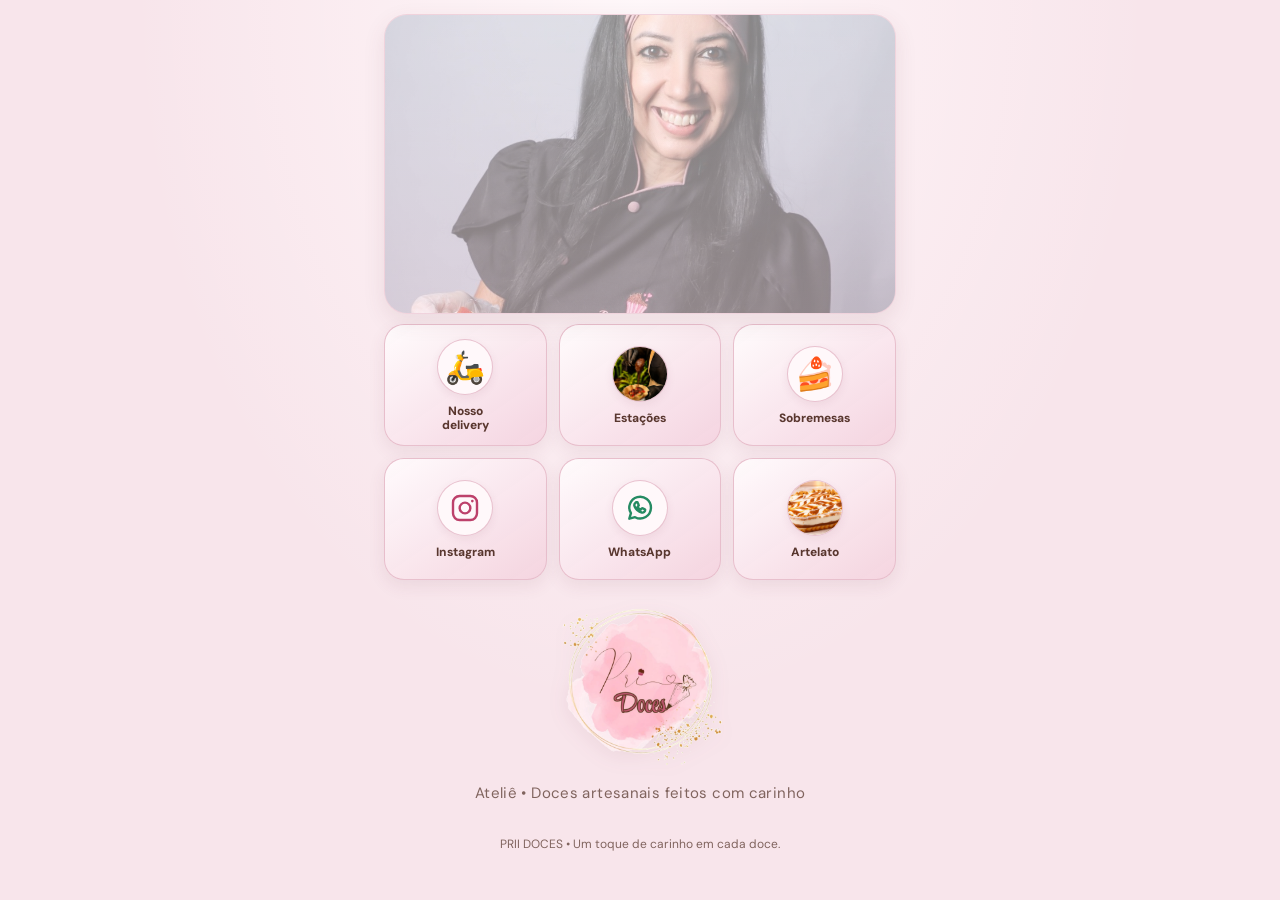
==== commit 080e24f0: "Add files via upload" ====
--- a/index.html
+++ b/index.html
@@ -13,15 +13,16 @@
   <link href="https://fonts.googleapis.com/css2?family=DM+Sans:wght@400;500;600;700;800&family=Playfair+Display:wght@600;700;800&display=swap" rel="stylesheet">
 
   <!-- O estilo fica separado para facilitar futuras edições. -->
-  <link rel="stylesheet" href="css/index.css">
+  <link rel="stylesheet" href="css/index.css?v=20261120-mobile-transparente">
 </head>
 <body>
   <main class="link-page" id="inicio">
-    <!-- Logo da marca: aparece no topo, sem o mockup de celular. -->
+    <!-- Foto em cima, os seis botões originais no meio e logotipo embaixo. -->
     <header class="store-header">
-      <img class="brand-logo" src="assets/logo-prii-doces.png" alt="Logo da PRII DOCES">
-
-      <!-- Atalhos principais, posicionados logo abaixo da marca. -->
+      <figure class="profile-cover">
+        <img src="assets/perfil.jpg" alt="Confeiteira da PRII DOCES apresentando seus doces" width="900" height="900" fetchpriority="high">
+      </figure>
+      <!-- Atalhos originais, com os mesmos ícones, textos e links. -->
       <nav class="icon-links" aria-label="Atalhos da PRII DOCES">
         <!-- 1. Cardápio e delivery. -->
         <a class="icon-link" href="cardapio.html" aria-label="Nosso delivery">
@@ -65,18 +66,22 @@
           </span>
           <span class="icon-label">WhatsApp</span>
         </a>
+
+        <!-- 6. Nova área Artelato, posicionada no espaço livre da grade. -->
+        <a class="icon-link artelato-link" href="artelato.html" aria-label="Conheça o Artelato">
+          <span class="icon-art photo-art">
+            <img src="assets/artelato.jpeg?v=20261125" alt="" aria-hidden="true">
+          </span>
+          <span class="icon-label">Artelato</span>
+        </a>
       </nav>
-
-      <!-- Foto da Priscila, em destaque e sem moldura de celular. -->
-      <div class="profile-picture">
-        <img src="assets/perfil.jpg" alt="Priscila, da PRII DOCES">
-      </div>
-
-      <p class="store-description">Pâtisserie • Doces artesanais feitos com carinho</p>
+      <!-- Logotipo centralizado ABAIXO dos seis botões originais. -->
+      <img class="brand-logo header-logo" src="assets/logo-prii-doces.png" alt="Logo da PRII DOCES" width="1080" height="1060">
+      <p class="store-description">Ateliê • Doces artesanais feitos com carinho</p>
     </header>
 
     <footer class="page-footer">
-      <p>PRII DOCES <span aria-hidden="true">•</span> Um toque de carinho em cada doce.</p>
+        <p>PRII DOCES <span aria-hidden="true">•</span> Um toque de carinho em cada doce.</p>
     </footer>
   </main>
 </body>
--- a/css/index.css
+++ b/css/index.css
@@ -6,8 +6,8 @@
    01. Paleta e fundo rosa ............ :root / body
    02. Logo e apresentação ............ .store-header / .brand-logo
    03. Atalhos com ícones ............. .icon-links / .icon-link
-   04. Foto da Priscila ................ .profile-picture
-   05. Rodapé e adaptação mobile ....... .page-footer / media queries
+   04. Foto da Priscila ................ fundo transparente
+   05. Rodapé e adaptação mobile ....... . ooter / media queries
    ===================================================================== */
 
 /* 01. Cores principais: rosa claro com detalhes em marrom. */
@@ -26,26 +26,36 @@
 * { box-sizing: border-box; }
 html { min-height: 100%; scroll-behavior: smooth; }
 body {
+  position: relative;
+  isolation: isolate;
   min-height: 100vh;
   margin: 0;
-  padding: 22px 16px 28px;
+  padding: 14px 12px 24px;
   color: var(--brown-text);
   background:
     radial-gradient(ellipse at 50% 0%, rgba(255, 248, 250, 0.95) 0%, transparent 56%),
     var(--pink-page);
   font-family: "DM Sans", Arial, sans-serif;
 }
+
+
+/* Mantém todo o conteúdo acima da foto de fundo. */
+.link-page {
+  position: relative;
+  z-index: 1;
+}
+
 a { color: inherit; text-decoration: none; }
 img { display: block; max-width: 100%; }
 
-/* 02. Cabeçalho: logo da marca no alto e texto centralizado. */
-.link-page { width: min(100%, 540px); margin: 0 auto; }
+/* 02. Foto no alto, botões originais e logotipo abaixo dos botões. */
+.link-page { width: min(100%, 430px); margin: 0 auto; }
 .store-header {
   display: flex;
   flex-direction: column;
   align-items: center;
   text-align: center;
-  padding: 0 8px 8px;
+  padding: 0 4px 8px;
 }
 .brand-logo {
   width: clamp(150px, 44vw, 218px);
@@ -56,13 +66,47 @@
   filter: drop-shadow(0 5px 10px rgba(112, 54, 73, 0.08));
 }
 
-/* 03. Cinco atalhos grandes, distribuídos em grade para facilitar o toque. */
+
+/* Foto alinhada ao topo, com aparência mais leve e suave no celular. */
+.profile-cover {
+  position: relative;
+  width: 100%;
+  height: clamp(212px, 58vw, 300px);
+  margin: 0 0 10px;
+  overflow: hidden;
+  border-radius: 23px;
+  border: 1px solid rgba(231, 189, 203, 0.58);
+  box-shadow: 0 8px 22px rgba(112, 54, 73, 0.10);
+  background: linear-gradient(180deg, rgba(255,255,255,0.26), rgba(248,229,235,0.18));
+}
+.profile-cover::after {
+  content: "";
+  position: absolute;
+  inset: 0;
+  background: linear-gradient(180deg, rgba(255,255,255,0.30), rgba(248,229,235,0.36));
+  pointer-events: none;
+}
+.profile-cover img {
+  width: 100%;
+  height: 100%;
+  object-fit: cover;
+  object-position: center 30%;
+  opacity: 0.68;
+  transform: scale(1.01);
+}
+/* Logotipo centralizado logo depois dos seis botões. */
+.header-logo {
+  width: clamp(138px, 38vw, 177px);
+  margin: 0 auto 12px;
+}
+
+/* 03. Os seis atalhos originais, sem alterar aparência, ícones ou links. */
 .icon-links {
   display: grid;
   grid-template-columns: repeat(3, minmax(0, 1fr));
   gap: 12px 10px;
   width: 100%;
-  margin: 0 0 24px;
+  margin: 0 0 13px;
 }
 .icon-link {
   min-width: 0;
@@ -126,25 +170,7 @@
   overflow-wrap: anywhere;
 }
 
-/* 04. Foto da Priscila: retrato grande, mostrando a pessoa por inteiro.
-   A proporção original da imagem é preservada para não cortar o corpo. */
-.profile-picture {
-  width: min(100%, 350px);
-  height: auto;
-  margin: 0 auto 18px;
-  overflow: hidden;
-  border: 3px solid #e8b8c9;
-  border-radius: 24px;
-  background: var(--pink-card);
-  box-shadow: var(--shadow);
-}
-.profile-picture img {
-  display: block;
-  width: 100%;
-  height: auto;
-  object-fit: contain;
-  object-position: center;
-}
+/* 04. Frase original abaixo dos botões. */
 .store-description {
   max-width: 360px;
   margin: 0 auto;
@@ -165,20 +191,25 @@
 .page-footer p { margin: 0; }
 
 @media (min-width: 480px) {
-  .icon-links { grid-template-columns: repeat(5, minmax(0, 1fr)); gap: 9px; }
-  .icon-link { min-height: 122px; padding-inline: 5px; border-radius: 20px; }
-  .icon-art { width: 54px; height: 54px; flex-basis: 54px; }
+  .icon-links { grid-template-columns: repeat(3, minmax(0, 1fr)); gap: 12px 10px; }
+  .icon-link { min-height: 122px; padding-inline: 6px; border-radius: 20px; }
+  .icon-art { width: 56px; height: 56px; flex-basis: 56px; }
   .icon-label { font-size: 12px; }
 }
 
+@media (min-width: 860px) {
+  .link-page { width: min(100%, 520px); }
+  .icon-links { grid-template-columns: repeat(3, minmax(0, 1fr)); gap: 12px; }
+}
+
 @media (max-width: 360px) {
-  body { padding: 16px 11px 22px; }
-  .brand-logo { width: 150px; }
+  body { padding: 12px 10px 20px; }
+  .header-logo { width: 137px; margin-bottom: 12px; }
+  .profile-cover { height: 215px; border-radius: 18px; }
   .icon-links { gap: 9px 7px; }
   .icon-link { min-height: 108px; padding: 9px 4px; border-radius: 18px; }
   .icon-art { width: 52px; height: 52px; flex-basis: 52px; }
   .icon-label { font-size: 12px; }
-  .profile-picture { width: min(100%, 320px); height: auto; }
 }
 
 @media (prefers-reduced-motion: reduce) {
